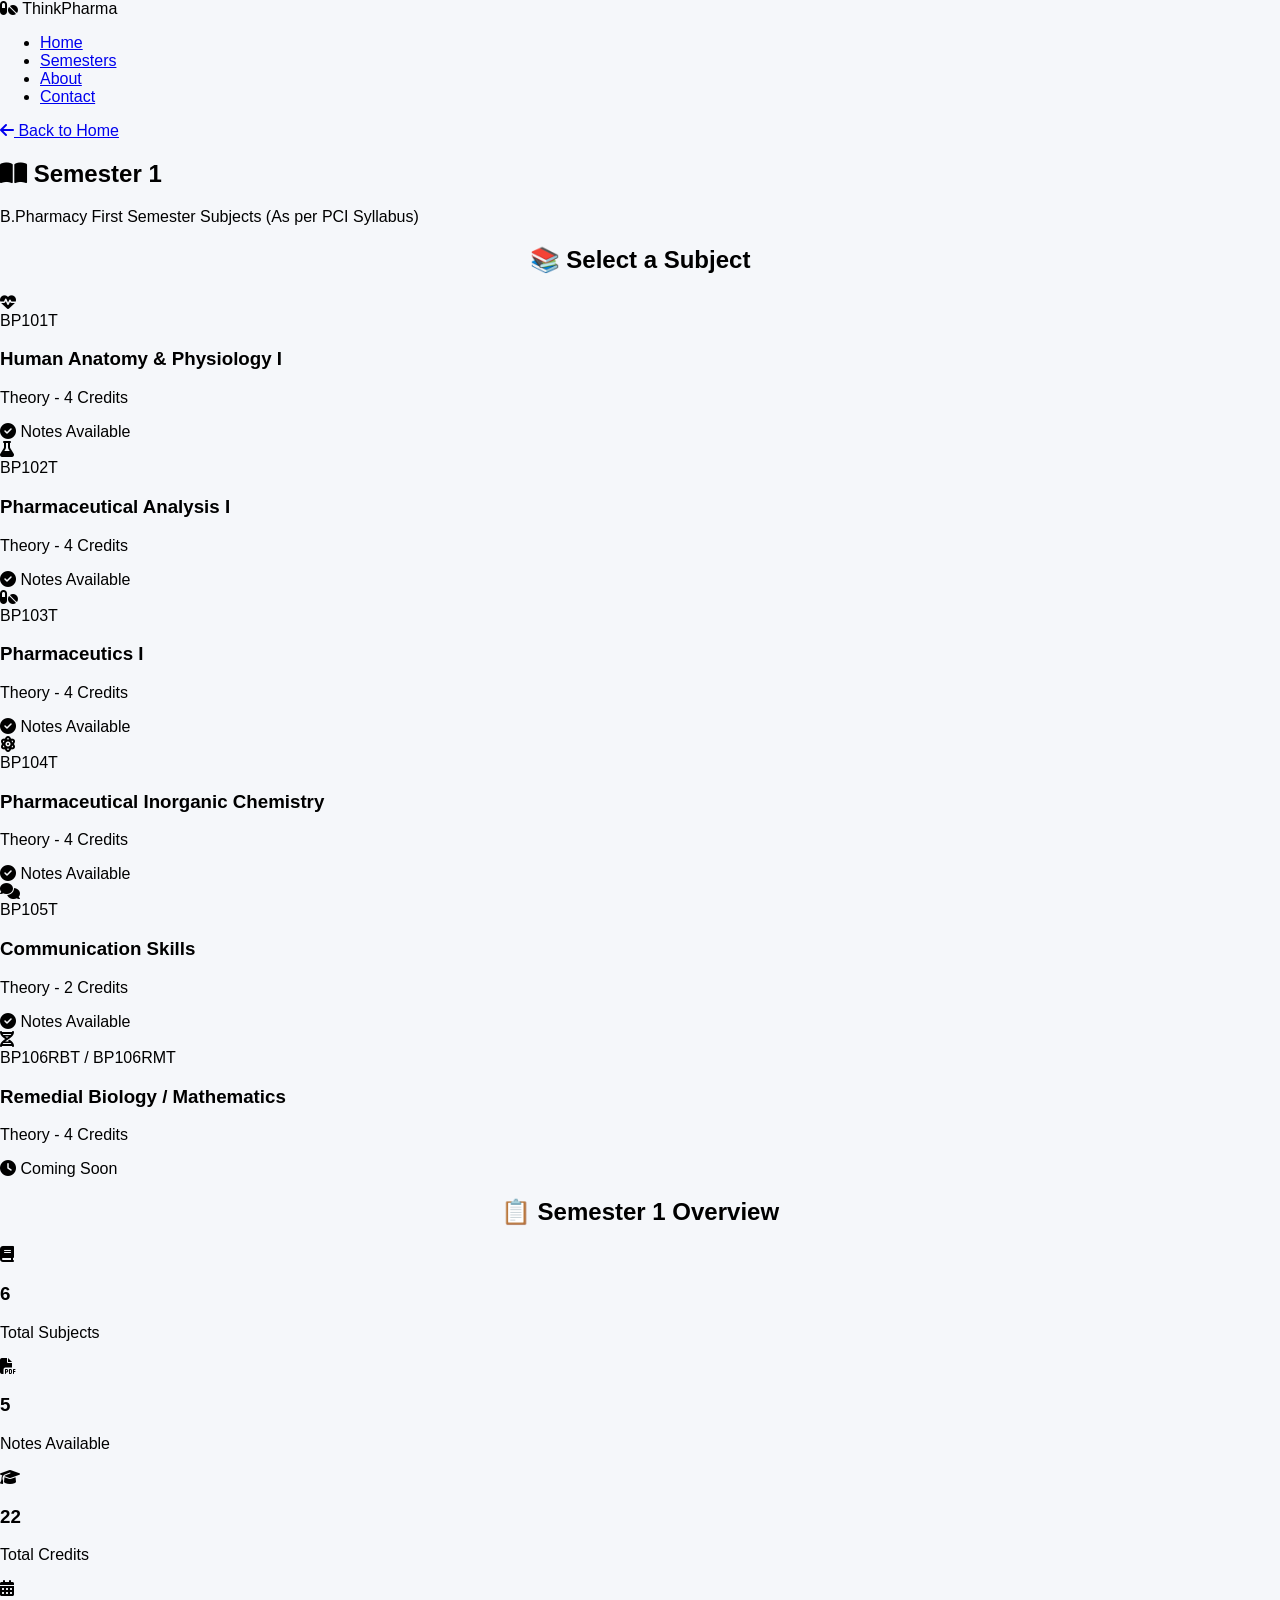
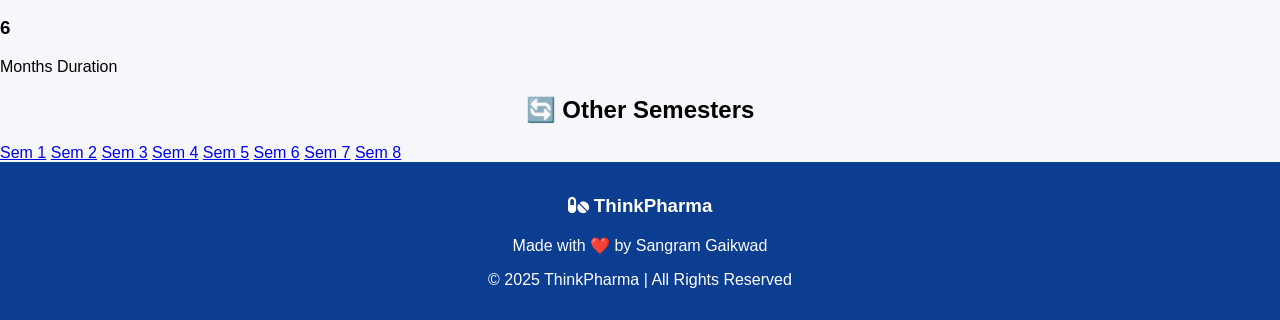
==== semesters/sem1.html @ 2c400cd7 "Create sem1.html" ====
<!DOCTYPE html>
<html lang="en">
<head>
    <meta charset="UTF-8">
    <meta name="viewport" content="width=device-width, initial-scale=1.0">
    <title>Semester 1 - ThinkPharma</title>
    <link rel="stylesheet" href="../style.css">
    <link rel="stylesheet" href="https://cdnjs.cloudflare.com/ajax/libs/font-awesome/6.4.0/css/all.min.css">
</head>
<body>

    <!-- Navigation Bar -->
    <nav class="navbar">
        <div class="nav-brand">
            <i class="fas fa-pills"></i> ThinkPharma
        </div>
        <ul class="nav-links">
            <li><a href="../index.html">Home</a></li>
            <li><a href="../index.html#semesters">Semesters</a></li>
            <li><a href="../index.html#about">About</a></li>
            <li><a href="../index.html#contact">Contact</a></li>
        </ul>
        <div class="hamburger">
            <span></span>
            <span></span>
            <span></span>
        </div>
    </nav>

    <!-- Page Header -->
    <section class="page-header">
        <div class="header-content">
            <a href="../index.html" class="back-btn">
                <i class="fas fa-arrow-left"></i> Back to Home
            </a>
            <h1><i class="fas fa-book-open"></i> Semester 1</h1>
            <p>B.Pharmacy First Semester Subjects (As per PCI Syllabus)</p>
        </div>
    </section>

    <!-- Subjects Section -->
    <section class="subjects-section">
        <h2>📚 Select a Subject</h2>
        
        <div class="subjects-grid">
            
            <!-- Subject 1: HAP I -->
            <div class="subject-card" onclick="openSubject(1, 'hap')">
                <div class="subject-icon">
                    <i class="fas fa-heartbeat"></i>
                </div>
                <div class="subject-info">
                    <span class="subject-code">BP101T</span>
                    <h3>Human Anatomy & Physiology I</h3>
                    <p>Theory - 4 Credits</p>
                </div>
                <div class="subject-status available">
                    <i class="fas fa-check-circle"></i> Notes Available
                </div>
            </div>

            <!-- Subject 2: Pharmaceutical Analysis I -->
            <div class="subject-card" onclick="openSubject(1, 'analysis')">
                <div class="subject-icon">
                    <i class="fas fa-flask"></i>
                </div>
                <div class="subject-info">
                    <span class="subject-code">BP102T</span>
                    <h3>Pharmaceutical Analysis I</h3>
                    <p>Theory - 4 Credits</p>
                </div>
                <div class="subject-status available">
                    <i class="fas fa-check-circle"></i> Notes Available
                </div>
            </div>

            <!-- Subject 3: Pharmaceutics I -->
            <div class="subject-card" onclick="openSubject(1, 'pharmaceutics')">
                <div class="subject-icon">
                    <i class="fas fa-pills"></i>
                </div>
                <div class="subject-info">
                    <span class="subject-code">BP103T</span>
                    <h3>Pharmaceutics I</h3>
                    <p>Theory - 4 Credits</p>
                </div>
                <div class="subject-status available">
                    <i class="fas fa-check-circle"></i> Notes Available
                </div>
            </div>

            <!-- Subject 4: Pharmaceutical Inorganic Chemistry -->
            <div class="subject-card" onclick="openSubject(1, 'inorganic')">
                <div class="subject-icon">
                    <i class="fas fa-atom"></i>
                </div>
                <div class="subject-info">
                    <span class="subject-code">BP104T</span>
                    <h3>Pharmaceutical Inorganic Chemistry</h3>
                    <p>Theory - 4 Credits</p>
                </div>
                <div class="subject-status available">
                    <i class="fas fa-check-circle"></i> Notes Available
                </div>
            </div>

            <!-- Subject 5: Communication Skills -->
            <div class="subject-card" onclick="openSubject(1, 'communication')">
                <div class="subject-icon">
                    <i class="fas fa-comments"></i>
                </div>
                <div class="subject-info">
                    <span class="subject-code">BP105T</span>
                    <h3>Communication Skills</h3>
                    <p>Theory - 2 Credits</p>
                </div>
                <div class="subject-status available">
                    <i class="fas fa-check-circle"></i> Notes Available
                </div>
            </div>

            <!-- Subject 6: Remedial Biology / Mathematics -->
            <div class="subject-card" onclick="openSubject(1, 'remedial')">
                <div class="subject-icon">
                    <i class="fas fa-dna"></i>
                </div>
                <div class="subject-info">
                    <span class="subject-code">BP106RBT / BP106RMT</span>
                    <h3>Remedial Biology / Mathematics</h3>
                    <p>Theory - 4 Credits</p>
                </div>
                <div class="subject-status coming-soon">
                    <i class="fas fa-clock"></i> Coming Soon
                </div>
            </div>

        </div>
    </section>

    <!-- Quick Info Section -->
    <section class="quick-info">
        <h2>📋 Semester 1 Overview</h2>
        <div class="info-grid">
            <div class="info-card">
                <i class="fas fa-book"></i>
                <h3>6</h3>
                <p>Total Subjects</p>
            </div>
            <div class="info-card">
                <i class="fas fa-file-pdf"></i>
                <h3>5</h3>
                <p>Notes Available</p>
            </div>
            <div class="info-card">
                <i class="fas fa-graduation-cap"></i>
                <h3>22</h3>
                <p>Total Credits</p>
            </div>
            <div class="info-card">
                <i class="fas fa-calendar-alt"></i>
                <h3>6</h3>
                <p>Months Duration</p>
            </div>
        </div>
    </section>

    <!-- Other Semesters Navigation -->
    <section class="other-semesters">
        <h2>🔄 Other Semesters</h2>
        <div class="semester-nav">
            <a href="sem1.html" class="sem-btn active">Sem 1</a>
            <a href="sem2.html" class="sem-btn">Sem 2</a>
            <a href="sem3.html" class="sem-btn">Sem 3</a>
            <a href="sem4.html" class="sem-btn">Sem 4</a>
            <a href="sem5.html" class="sem-btn">Sem 5</a>
            <a href="sem6.html" class="sem-btn">Sem 6</a>
            <a href="sem7.html" class="sem-btn">Sem 7</a>
            <a href="sem8.html" class="sem-btn">Sem 8</a>
        </div>
    </section>

    <!-- Footer -->
    <footer>
        <div class="footer-content">
            <h3><i class="fas fa-pills"></i> ThinkPharma</h3>
            <p>Made with ❤️ by Sangram Gaikwad</p>
            <p class="copyright">© 2025 ThinkPharma | All Rights Reserved</p>
        </div>
    </footer>

    <script src="../script.js"></script>
</body>
</html>
---- style.css ----
body {
    font-family: Arial, sans-serif;
    margin: 0;
    background: #f5f7fa;
}

header {
    background: #0b3d91;
    color: white;
    text-align: center;
    padding: 20px;
}

.hero {
    text-align: center;
    padding: 40px;
    background: #e3f2fd;
}

h2 {
    text-align: center;
}

.grid {
    display: grid;
    grid-template-columns: repeat(auto-fit, minmax(150px, 1fr));
    gap: 15px;
    padding: 20px;
}

.card {
    background: white;
    padding: 20px;
    text-align: center;
    border-radius: 10px;
    box-shadow: 0 4px 8px rgba(0,0,0,0.1);
    cursor: pointer;
    transition: 0.3s;
}

.card:hover {
    background: #0b3d91;
    color: white;
}

footer {
    text-align: center;
    padding: 15px;
    background: #0b3d91;
    color: white;
  }
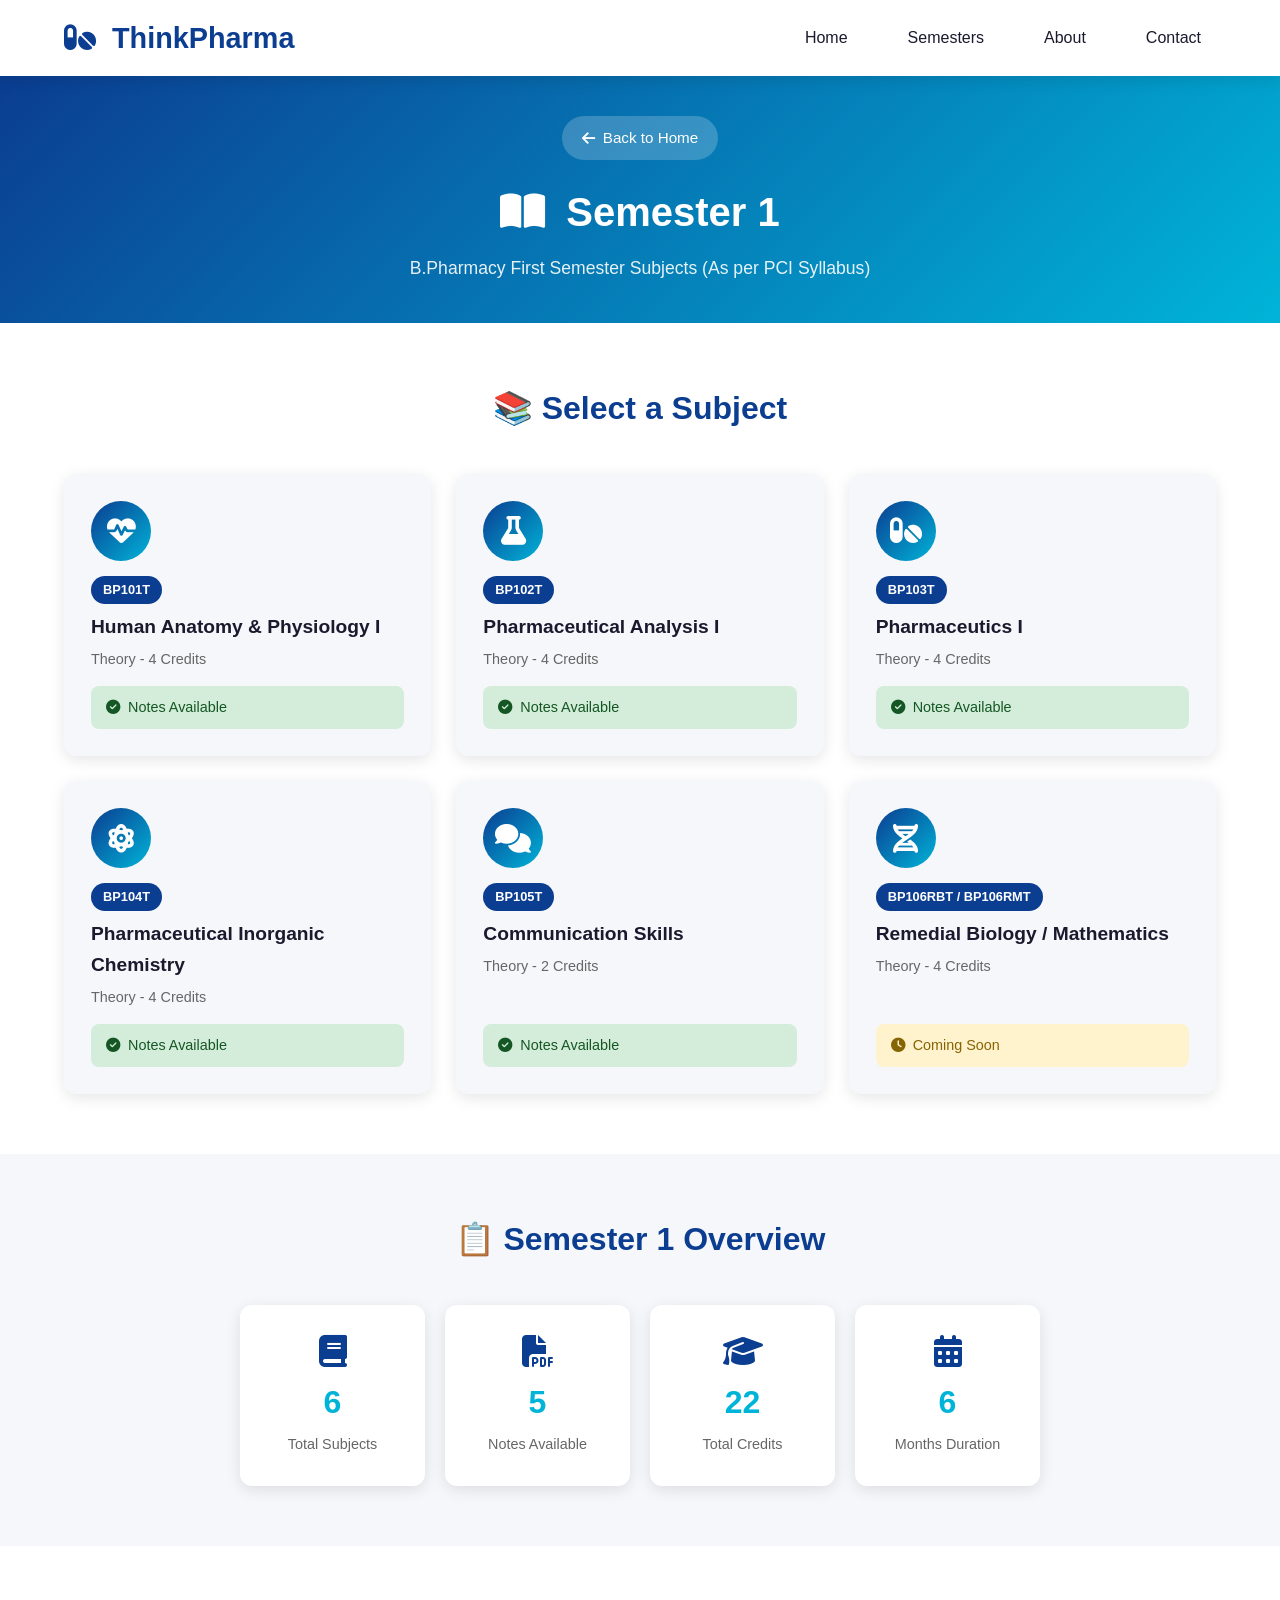
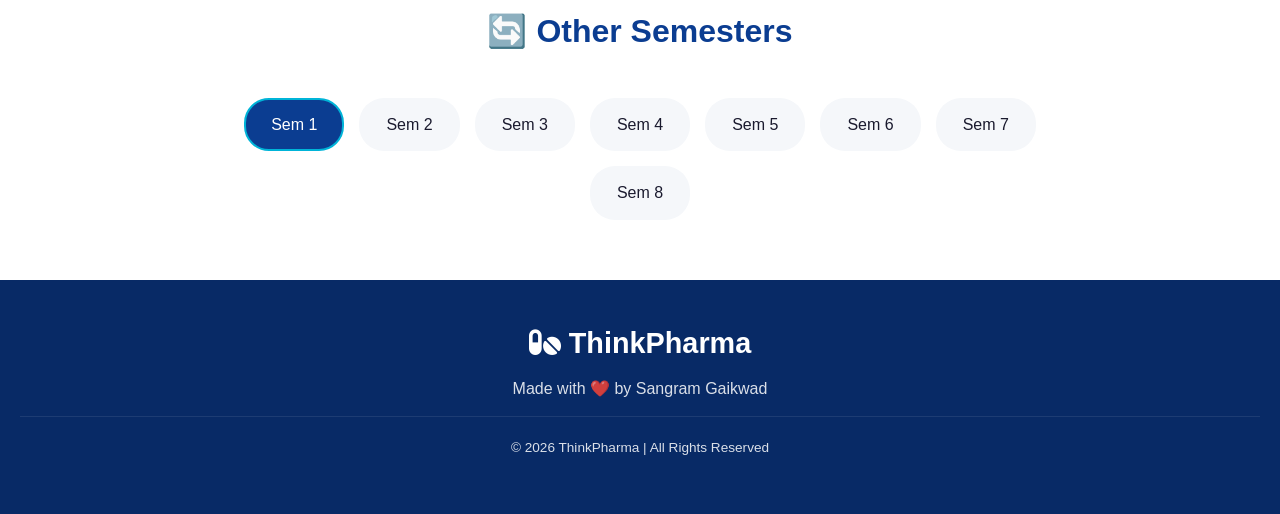
==== commit 773c542c: "Update sem1.html" ====
--- a/semesters/sem1.html
+++ b/semesters/sem1.html
@@ -184,7 +184,7 @@
         <div class="footer-content">
             <h3><i class="fas fa-pills"></i> ThinkPharma</h3>
             <p>Made with ❤️ by Sangram Gaikwad</p>
-            <p class="copyright">© 2025 ThinkPharma | All Rights Reserved</p>
+            <p class="copyright">© 2026 ThinkPharma | All Rights Reserved</p>
         </div>
     </footer>
 
--- a/style.css
+++ b/style.css
@@ -1,51 +1,1183 @@
+/* ============================================
+   THINKPHARMA - MAIN STYLESHEET
+   ============================================ */
+
+/* ---------- CSS Variables ---------- */
+:root {
+    --primary-color: #0b3d91;
+    --primary-dark: #082a66;
+    --secondary-color: #00b4d8;
+    --accent-color: #90e0ef;
+    --text-dark: #1a1a2e;
+    --text-light: #666;
+    --white: #ffffff;
+    --bg-light: #f5f7fa;
+    --bg-gradient: linear-gradient(135deg, #0b3d91 0%, #00b4d8 100%);
+    --shadow: 0 4px 15px rgba(0, 0, 0, 0.1);
+    --shadow-hover: 0 8px 25px rgba(0, 0, 0, 0.15);
+    --border-radius: 12px;
+    --transition: all 0.3s ease;
+}
+
+/* ---------- Reset & Base Styles ---------- */
+* {
+    margin: 0;
+    padding: 0;
+    box-sizing: border-box;
+}
+
+html {
+    scroll-behavior: smooth;
+}
+
 body {
-    font-family: Arial, sans-serif;
-    margin: 0;
-    background: #f5f7fa;
-}
-
-header {
-    background: #0b3d91;
-    color: white;
+    font-family: 'Segoe UI', Tahoma, Geneva, Verdana, sans-serif;
+    background: var(--bg-light);
+    color: var(--text-dark);
+    line-height: 1.6;
+}
+
+a {
+    text-decoration: none;
+    color: inherit;
+}
+
+ul {
+    list-style: none;
+}
+
+/* ============================================
+   NAVIGATION BAR
+   ============================================ */
+.navbar {
+    display: flex;
+    justify-content: space-between;
+    align-items: center;
+    padding: 15px 5%;
+    background: var(--white);
+    box-shadow: var(--shadow);
+    position: sticky;
+    top: 0;
+    z-index: 1000;
+}
+
+.nav-brand {
+    font-size: 1.8rem;
+    font-weight: bold;
+    color: var(--primary-color);
+}
+
+.nav-brand i {
+    margin-right: 8px;
+}
+
+.nav-links {
+    display: flex;
+    gap: 30px;
+}
+
+.nav-links a {
+    font-size: 1rem;
+    font-weight: 500;
+    color: var(--text-dark);
+    padding: 8px 15px;
+    border-radius: 25px;
+    transition: var(--transition);
+}
+
+.nav-links a:hover,
+.nav-links a.active {
+    background: var(--primary-color);
+    color: var(--white);
+}
+
+/* Hamburger Menu (Mobile) */
+.hamburger {
+    display: none;
+    flex-direction: column;
+    cursor: pointer;
+    gap: 5px;
+}
+
+.hamburger span {
+    width: 25px;
+    height: 3px;
+    background: var(--primary-color);
+    border-radius: 5px;
+    transition: var(--transition);
+}
+
+/* ============================================
+   HERO SECTION
+   ============================================ */
+.hero {
+    background: var(--bg-gradient);
+    color: var(--white);
     text-align: center;
-    padding: 20px;
-}
-
-.hero {
+    padding: 80px 20px;
+    min-height: 60vh;
+    display: flex;
+    align-items: center;
+    justify-content: center;
+}
+
+.hero-content h1 {
+    font-size: 3rem;
+    margin-bottom: 15px;
+    text-shadow: 2px 2px 4px rgba(0, 0, 0, 0.2);
+}
+
+.hero-content p {
+    font-size: 1.3rem;
+    margin-bottom: 10px;
+    opacity: 0.9;
+}
+
+.hero-content h3 {
+    font-size: 1.1rem;
+    font-weight: 400;
+    margin-bottom: 30px;
+    opacity: 0.85;
+}
+
+.btn-primary {
+    display: inline-block;
+    padding: 15px 40px;
+    background: var(--white);
+    color: var(--primary-color);
+    font-size: 1.1rem;
+    font-weight: 600;
+    border-radius: 50px;
+    transition: var(--transition);
+    box-shadow: var(--shadow);
+}
+
+.btn-primary:hover {
+    background: var(--accent-color);
+    transform: translateY(-3px);
+    box-shadow: var(--shadow-hover);
+}
+
+/* ============================================
+   SECTIONS (Common Styles)
+   ============================================ */
+section {
+    padding: 60px 5%;
+}
+
+section h2 {
     text-align: center;
-    padding: 40px;
-    background: #e3f2fd;
-}
-
-h2 {
-    text-align: center;
-}
-
+    font-size: 2rem;
+    color: var(--primary-color);
+    margin-bottom: 40px;
+}
+
+/* ============================================
+   GRID LAYOUT
+   ============================================ */
 .grid {
     display: grid;
+    grid-template-columns: repeat(auto-fit, minmax(220px, 1fr));
+    gap: 25px;
+    max-width: 1200px;
+    margin: 0 auto;
+    padding: 0 20px;
+}
+
+/* ============================================
+   SEMESTER CARDS
+   ============================================ */
+.semesters {
+    background: var(--white);
+}
+
+.card {
+    background: var(--bg-light);
+    padding: 30px 20px;
+    text-align: center;
+    border-radius: var(--border-radius);
+    box-shadow: var(--shadow);
+    cursor: pointer;
+    transition: var(--transition);
+    border: 2px solid transparent;
+}
+
+.card:hover {
+    background: var(--primary-color);
+    color: var(--white);
+    transform: translateY(-8px);
+    box-shadow: var(--shadow-hover);
+    border-color: var(--secondary-color);
+}
+
+.card i {
+    font-size: 2.5rem;
+    margin-bottom: 15px;
+    color: var(--secondary-color);
+}
+
+.card:hover i {
+    color: var(--white);
+}
+
+.card h3 {
+    font-size: 1.2rem;
+    margin-bottom: 8px;
+}
+
+.card p {
+    font-size: 0.9rem;
+    opacity: 0.8;
+}
+
+/* ============================================
+   FEATURE CARDS
+   ============================================ */
+.features {
+    background: var(--bg-light);
+}
+
+.feature-card {
+    background: var(--white);
+    padding: 40px 25px;
+    text-align: center;
+    border-radius: var(--border-radius);
+    box-shadow: var(--shadow);
+    transition: var(--transition);
+}
+
+.feature-card:hover {
+    transform: translateY(-5px);
+    box-shadow: var(--shadow-hover);
+}
+
+.feature-card i {
+    font-size: 3rem;
+    color: var(--primary-color);
+    margin-bottom: 20px;
+}
+
+.feature-card h3 {
+    font-size: 1.3rem;
+    margin-bottom: 10px;
+    color: var(--text-dark);
+}
+
+.feature-card p {
+    color: var(--text-light);
+    font-size: 0.95rem;
+}
+
+/* ============================================
+   FOOTER
+   ============================================ */
+footer {
+    background: var(--primary-dark);
+    color: var(--white);
+    text-align: center;
+    padding: 40px 20px;
+}
+
+.footer-content h3 {
+    font-size: 1.8rem;
+    margin-bottom: 10px;
+}
+
+.footer-content p {
+    opacity: 0.85;
+    margin-bottom: 15px;
+}
+
+.social-links {
+    display: flex;
+    justify-content: center;
+    gap: 20px;
+    margin-bottom: 20px;
+}
+
+.social-links a {
+    display: inline-flex;
+    align-items: center;
+    justify-content: center;
+    width: 45px;
+    height: 45px;
+    background: rgba(255, 255, 255, 0.1);
+    border-radius: 50%;
+    font-size: 1.3rem;
+    transition: var(--transition);
+}
+
+.social-links a:hover {
+    background: var(--secondary-color);
+    transform: translateY(-3px);
+}
+
+.copyright {
+    font-size: 0.85rem;
+    opacity: 0.7;
+    border-top: 1px solid rgba(255, 255, 255, 0.1);
+    padding-top: 20px;
+    margin-top: 10px;
+}
+
+/* ============================================
+   RESPONSIVE DESIGN
+   ============================================ */
+
+/* Tablet */
+@media (max-width: 768px) {
+    .nav-links {
+        display: none;
+        position: absolute;
+        top: 70px;
+        left: 0;
+        right: 0;
+        background: var(--white);
+        flex-direction: column;
+        padding: 20px;
+        box-shadow: var(--shadow);
+    }
+
+    .nav-links.active {
+        display: flex;
+    }
+
+    .hamburger {
+        display: flex;
+    }
+
+    .hero-content h1 {
+        font-size: 2.2rem;
+    }
+
+    .hero-content p {
+        font-size: 1.1rem;
+    }
+
+    .grid {
+        grid-template-columns: repeat(2, 1fr);
+    }
+}
+
+/* Mobile */
+@media (max-width: 480px) {
+    .hero {
+        padding: 60px 15px;
+        min-height: 50vh;
+    }
+
+    .hero-content h1 {
+        font-size: 1.8rem;
+    }
+
+    .hero-content h3 {
+        font-size: 0.95rem;
+    }
+
+    .btn-primary {
+        padding: 12px 30px;
+        font-size: 1rem;
+    }
+
+    section h2 {
+        font-size: 1.5rem;
+    }
+
+    .grid {
+        grid-template-columns: 1fr;
+        gap: 15px;
+    }
+
+    .card {
+        padding: 25px 15px;
+    }
+}
+/* ============================================
+   PAGE HEADER (Semester/Subject Pages)
+   ============================================ */
+.page-header {
+    background: var(--bg-gradient);
+    color: var(--white);
+    padding: 40px 5%;
+    text-align: center;
+}
+
+.header-content {
+    max-width: 800px;
+    margin: 0 auto;
+}
+
+.back-btn {
+    display: inline-flex;
+    align-items: center;
+    gap: 8px;
+    background: rgba(255, 255, 255, 0.2);
+    color: var(--white);
+    padding: 10px 20px;
+    border-radius: 25px;
+    font-size: 0.95rem;
+    margin-bottom: 20px;
+    transition: var(--transition);
+}
+
+.back-btn:hover {
+    background: rgba(255, 255, 255, 0.3);
+    transform: translateX(-5px);
+}
+
+.page-header h1 {
+    font-size: 2.5rem;
+    margin-bottom: 10px;
+}
+
+.page-header h1 i {
+    margin-right: 10px;
+}
+
+.page-header p {
+    font-size: 1.1rem;
+    opacity: 0.9;
+}
+
+/* ============================================
+   SUBJECTS SECTION
+   ============================================ */
+.subjects-section {
+    padding: 60px 5%;
+    background: var(--white);
+}
+
+.subjects-grid {
+    display: grid;
+    grid-template-columns: repeat(auto-fit, minmax(320px, 1fr));
+    gap: 25px;
+    max-width: 1200px;
+    margin: 0 auto;
+}
+
+/* ============================================
+   SUBJECT CARD
+   ============================================ */
+.subject-card {
+    background: var(--bg-light);
+    border-radius: var(--border-radius);
+    padding: 25px;
+    display: flex;
+    flex-direction: column;
+    gap: 15px;
+    cursor: pointer;
+    transition: var(--transition);
+    border: 2px solid transparent;
+    box-shadow: var(--shadow);
+}
+
+.subject-card:hover {
+    transform: translateY(-5px);
+    border-color: var(--primary-color);
+    box-shadow: var(--shadow-hover);
+}
+
+.subject-icon {
+    width: 60px;
+    height: 60px;
+    background: var(--bg-gradient);
+    border-radius: 50%;
+    display: flex;
+    align-items: center;
+    justify-content: center;
+}
+
+.subject-icon i {
+    font-size: 1.8rem;
+    color: var(--white);
+}
+
+.subject-info {
+    flex: 1;
+}
+
+.subject-code {
+    display: inline-block;
+    background: var(--primary-color);
+    color: var(--white);
+    padding: 4px 12px;
+    border-radius: 15px;
+    font-size: 0.8rem;
+    font-weight: 600;
+    margin-bottom: 8px;
+}
+
+.subject-info h3 {
+    font-size: 1.2rem;
+    color: var(--text-dark);
+    margin-bottom: 5px;
+}
+
+.subject-info p {
+    font-size: 0.9rem;
+    color: var(--text-light);
+}
+
+.subject-status {
+    display: flex;
+    align-items: center;
+    gap: 8px;
+    padding: 10px 15px;
+    border-radius: 8px;
+    font-size: 0.9rem;
+    font-weight: 500;
+}
+
+.subject-status.available {
+    background: #d4edda;
+    color: #155724;
+}
+
+.subject-status.coming-soon {
+    background: #fff3cd;
+    color: #856404;
+}
+
+/* ============================================
+   QUICK INFO SECTION
+   ============================================ */
+.quick-info {
+    padding: 60px 5%;
+    background: var(--bg-light);
+}
+
+.info-grid {
+    display: grid;
     grid-template-columns: repeat(auto-fit, minmax(150px, 1fr));
+    gap: 20px;
+    max-width: 800px;
+    margin: 0 auto;
+}
+
+.info-card {
+    background: var(--white);
+    padding: 30px 20px;
+    text-align: center;
+    border-radius: var(--border-radius);
+    box-shadow: var(--shadow);
+}
+
+.info-card i {
+    font-size: 2rem;
+    color: var(--primary-color);
+    margin-bottom: 10px;
+}
+
+.info-card h3 {
+    font-size: 2rem;
+    color: var(--secondary-color);
+    margin-bottom: 5px;
+}
+
+.info-card p {
+    font-size: 0.9rem;
+    color: var(--text-light);
+}
+
+/* ============================================
+   OTHER SEMESTERS NAVIGATION
+   ============================================ */
+.other-semesters {
+    padding: 60px 5%;
+    background: var(--white);
+    text-align: center;
+}
+
+.semester-nav {
+    display: flex;
+    flex-wrap: wrap;
+    justify-content: center;
     gap: 15px;
-    padding: 20px;
-}
-
-.card {
-    background: white;
-    padding: 20px;
+    max-width: 800px;
+    margin: 0 auto;
+}
+
+.sem-btn {
+    padding: 12px 25px;
+    background: var(--bg-light);
+    color: var(--text-dark);
+    border-radius: 25px;
+    font-weight: 500;
+    transition: var(--transition);
+    border: 2px solid transparent;
+}
+
+.sem-btn:hover {
+    background: var(--primary-color);
+    color: var(--white);
+}
+
+.sem-btn.active {
+    background: var(--primary-color);
+    color: var(--white);
+    border-color: var(--secondary-color);
+}
+
+/* ============================================
+   RESPONSIVE - SEMESTER PAGE
+   ============================================ */
+@media (max-width: 768px) {
+    .page-header h1 {
+        font-size: 1.8rem;
+    }
+    
+    .subjects-grid {
+        grid-template-columns: 1fr;
+    }
+    
+    .subject-card {
+        padding: 20px;
+    }
+}
+
+@media (max-width: 480px) {
+    .page-header {
+        padding: 30px 15px;
+    }
+    
+    .page-header h1 {
+        font-size: 1.5rem;
+    }
+    
+    .semester-nav {
+        gap: 10px;
+    }
+    
+    .sem-btn {
+        padding: 10px 18px;
+        font-size: 0.9rem;
+    }
+}
+/* ============================================
+   SUBJECT HEADER
+   ============================================ */
+.subject-header {
+    background: var(--bg-gradient);
+    color: var(--white);
+    padding: 40px 5%;
     text-align: center;
-    border-radius: 10px;
-    box-shadow: 0 4px 8px rgba(0,0,0,0.1);
+}
+
+.subject-badge {
+    display: inline-block;
+    background: rgba(255, 255, 255, 0.2);
+    padding: 8px 20px;
+    border-radius: 25px;
+    font-size: 0.9rem;
+    font-weight: 600;
+    margin-bottom: 15px;
+}
+
+.subject-header h1 {
+    font-size: 2.2rem;
+    margin-bottom: 10px;
+}
+
+.subject-meta {
+    display: flex;
+    justify-content: center;
+    flex-wrap: wrap;
+    gap: 25px;
+    margin-top: 25px;
+}
+
+.meta-item {
+    display: flex;
+    align-items: center;
+    gap: 8px;
+    background: rgba(255, 255, 255, 0.15);
+    padding: 10px 20px;
+    border-radius: 25px;
+    font-size: 0.95rem;
+}
+
+.meta-item i {
+    font-size: 1.1rem;
+}
+
+/* ============================================
+   TABS SECTION
+   ============================================ */
+.tabs-section {
+    background: var(--white);
+    padding: 20px 5%;
+    border-bottom: 1px solid #eee;
+    position: sticky;
+    top: 60px;
+    z-index: 100;
+}
+
+.tabs {
+    display: flex;
+    justify-content: center;
+    flex-wrap: wrap;
+    gap: 10px;
+    max-width: 800px;
+    margin: 0 auto;
+}
+
+.tab-btn {
+    display: flex;
+    align-items: center;
+    gap: 8px;
+    padding: 12px 25px;
+    background: var(--bg-light);
+    border: 2px solid transparent;
+    border-radius: 25px;
+    font-size: 1rem;
+    font-weight: 500;
+    color: var(--text-dark);
     cursor: pointer;
-    transition: 0.3s;
-}
-
-.card:hover {
-    background: #0b3d91;
-    color: white;
-}
-
-footer {
+    transition: var(--transition);
+}
+
+.tab-btn:hover {
+    background: var(--primary-color);
+    color: var(--white);
+}
+
+.tab-btn.active {
+    background: var(--primary-color);
+    color: var(--white);
+    border-color: var(--secondary-color);
+}
+
+/* ============================================
+   TAB CONTENT
+   ============================================ */
+.tab-content {
+    padding: 60px 5%;
+    max-width: 1000px;
+    margin: 0 auto;
+}
+
+.tab-content.hidden {
+    display: none;
+}
+
+.tab-content h2 {
     text-align: center;
-    padding: 15px;
-    background: #0b3d91;
-    color: white;
-  }
+    margin-bottom: 40px;
+}
+
+/* ============================================
+   UNIT CARDS (Syllabus)
+   ============================================ */
+.unit-card {
+    background: var(--white);
+    border-radius: var(--border-radius);
+    box-shadow: var(--shadow);
+    margin-bottom: 20px;
+    overflow: hidden;
+    border-left: 4px solid var(--primary-color);
+}
+
+.unit-header {
+    background: var(--bg-light);
+    padding: 20px 25px;
+    display: flex;
+    align-items: center;
+    flex-wrap: wrap;
+    gap: 15px;
+}
+
+.unit-number {
+    background: var(--primary-color);
+    color: var(--white);
+    padding: 6px 15px;
+    border-radius: 20px;
+    font-size: 0.85rem;
+    font-weight: 600;
+}
+
+.unit-header h3 {
+    flex: 1;
+    font-size: 1.15rem;
+    color: var(--text-dark);
+}
+
+.hours {
+    background: var(--secondary-color);
+    color: var(--white);
+    padding: 5px 12px;
+    border-radius: 15px;
+    font-size: 0.8rem;
+    font-weight: 500;
+}
+
+.unit-content {
+    padding: 20px 25px;
+}
+
+.unit-content ul {
+    list-style: none;
+}
+
+.unit-content li {
+    padding: 10px 0;
+    padding-left: 25px;
+    position: relative;
+    border-bottom: 1px solid #f0f0f0;
+    color: var(--text-light);
+}
+
+.unit-content li:last-child {
+    border-bottom: none;
+}
+
+.unit-content li::before {
+    content: '✓';
+    position: absolute;
+    left: 0;
+    color: var(--secondary-color);
+    font-weight: bold;
+}
+
+/* ============================================
+   NOTES GRID
+   ============================================ */
+.notes-grid {
+    display: grid;
+    grid-template-columns: repeat(auto-fit, minmax(300px, 1fr));
+    gap: 20px;
+}
+
+.note-card {
+    background: var(--white);
+    border-radius: var(--border-radius);
+    padding: 25px;
+    display: flex;
+    align-items: center;
+    gap: 20px;
+    box-shadow: var(--shadow);
+    transition: var(--transition);
+    border: 2px solid transparent;
+}
+
+.note-card:hover {
+    border-color: var(--primary-color);
+    transform: translateY(-3px);
+}
+
+.note-card.highlight {
+    background: linear-gradient(135deg, #e8f5e9 0%, #c8e6c9 100%);
+    border-color: #4caf50;
+}
+
+.note-icon {
+    width: 55px;
+    height: 55px;
+    background: #ffebee;
+    border-radius: 12px;
+    display: flex;
+    align-items: center;
+    justify-content: center;
+}
+
+.note-icon i {
+    font-size: 1.8rem;
+    color: #e53935;
+}
+
+.note-card.highlight .note-icon {
+    background: #c8e6c9;
+}
+
+.note-card.highlight .note-icon i {
+    color: #2e7d32;
+}
+
+.note-info {
+    flex: 1;
+}
+
+.note-info h3 {
+    font-size: 1.1rem;
+    color: var(--text-dark);
+    margin-bottom: 5px;
+}
+
+.note-info p {
+    font-size: 0.9rem;
+    color: var(--text-light);
+    margin-bottom: 5px;
+}
+
+.file-size {
+    font-size: 0.8rem;
+    color: #999;
+}
+
+.download-btn {
+    display: inline-flex;
+    align-items: center;
+    gap: 8px;
+    padding: 12px 20px;
+    background: var(--primary-color);
+    color: var(--white);
+    border-radius: 25px;
+    font-size: 0.9rem;
+    font-weight: 500;
+    transition: var(--transition);
+    white-space: nowrap;
+}
+
+.download-btn:hover {
+    background: var(--primary-dark);
+    transform: scale(1.05);
+}
+
+.download-btn.coming-soon-btn {
+    background: #9e9e9e;
+    cursor: not-allowed;
+}
+
+.download-btn.coming-soon-btn:hover {
+    transform: none;
+}
+
+/* ============================================
+   PYQ GRID
+   ============================================ */
+.pyq-grid {
+    display: grid;
+    grid-template-columns: repeat(auto-fit, minmax(280px, 1fr));
+    gap: 20px;
+}
+
+.pyq-card {
+    background: var(--white);
+    border-radius: var(--border-radius);
+    padding: 25px;
+    display: flex;
+    align-items: center;
+    gap: 20px;
+    box-shadow: var(--shadow);
+    transition: var(--transition);
+}
+
+.pyq-card:hover {
+    transform: translateY(-3px);
+    box-shadow: var(--shadow-hover);
+}
+
+.pyq-year {
+    width: 60px;
+    height: 60px;
+    background: var(--bg-gradient);
+    color: var(--white);
+    border-radius: 12px;
+    display: flex;
+    align-items: center;
+    justify-content: center;
+    font-size: 1.2rem;
+    font-weight: bold;
+}
+
+.pyq-info {
+    flex: 1;
+}
+
+.pyq-info h3 {
+    font-size: 1.1rem;
+    margin-bottom: 5px;
+}
+
+.pyq-info p {
+    font-size: 0.9rem;
+    color: var(--text-light);
+}
+
+/* ============================================
+   VIDEO NOTICE
+   ============================================ */
+.video-notice {
+    text-align: center;
+    padding: 60px 30px;
+    background: var(--bg-light);
+    border-radius: var(--border-radius);
+}
+
+.video-notice i {
+    font-size: 4rem;
+    color: var(--primary-color);
+    margin-bottom: 20px;
+}
+
+.video-notice h3 {
+    font-size: 1.5rem;
+    margin-bottom: 10px;
+}
+
+.video-notice p {
+    color: var(--text-light);
+}
+
+/* ============================================
+   RELATED SUBJECTS
+   ============================================ */
+.related-subjects {
+    padding: 60px 5%;
+    background: var(--bg-light);
+}
+
+.related-grid {
+    display: flex;
+    flex-wrap: wrap;
+    justify-content: center;
+    gap: 15px;
+    max-width: 900px;
+    margin: 0 auto;
+}
+
+.related-card {
+    display: flex;
+    align-items: center;
+    gap: 10px;
+    padding: 15px 25px;
+    background: var(--white);
+    border-radius: 30px;
+    box-shadow: var(--shadow);
+    transition: var(--transition);
+    font-weight: 500;
+}
+
+.related-card:hover {
+    background: var(--primary-color);
+    color: var(--white);
+    transform: translateY(-3px);
+}
+
+.related-card i {
+    font-size: 1.2rem;
+}
+
+/* ============================================
+   RESPONSIVE - SUBJECT PAGE
+   ============================================ */
+@media (max-width: 768px) {
+    .subject-header h1 {
+        font-size: 1.6rem;
+    }
+    
+    .subject-meta {
+        gap: 10px;
+    }
+    
+    .meta-item {
+        padding: 8px 15px;
+        font-size: 0.85rem;
+    }
+    
+    .tabs {
+        gap: 8px;
+    }
+    
+    .tab-btn {
+        padding: 10px 18px;
+        font-size: 0.9rem;
+    }
+    
+    .note-card {
+        flex-direction: column;
+        text-align: center;
+    }
+    
+    .notes-grid {
+        grid-template-columns: 1fr;
+    }
+}
+
+@media (max-width: 480px) {
+    .tabs-section {
+        top: 55px;
+    }
+    
+    .tab-btn {
+        padding: 8px 12px;
+        font-size: 0.8rem;
+    }
+    
+    .tab-btn i {
+        display: none;
+    }
+    
+    .unit-header {
+        flex-direction: column;
+        align-items: flex-start;
+        gap: 10px;
+    }
+}
+/* ============================================
+   SUBJECT SELECTION (For Remedial Page)
+   ============================================ */
+.subject-selection {
+    padding: 30px 5%;
+    background: var(--white);
+    text-align: center;
+}
+
+.subject-selection h2 {
+    margin-bottom: 20px;
+}
+
+.selection-tabs {
+    display: flex;
+    justify-content: center;
+    flex-wrap: wrap;
+    gap: 15px;
+}
+
+.selection-btn {
+    display: flex;
+    align-items: center;
+    gap: 10px;
+    padding: 15px 30px;
+    background: var(--bg-light);
+    border: 2px solid transparent;
+    border-radius: 30px;
+    font-size: 1.1rem;
+    font-weight: 600;
+    color: var(--text-dark);
+    cursor: pointer;
+    transition: var(--transition);
+}
+
+.selection-btn:hover {
+    background: var(--primary-color);
+    color: var(--white);
+}
+
+.selection-btn.active {
+    background: var(--primary-color);
+    color: var(--white);
+    border-color: var(--secondary-color);
+}
+
+.selection-btn i {
+    font-size: 1.3rem;
+}
+
+/* Subject Content Visibility */
+.subject-content.hidden {
+    display: none;
+}
+
+/* ============================================
+   RESPONSIVE - SUBJECT SELECTION
+   ============================================ */
+@media (max-width: 480px) {
+    .selection-btn {
+        padding: 12px 20px;
+        font-size: 0.95rem;
+    }
+    
+    .selection-btn i {
+        font-size: 1.1rem;
+    }
+}
